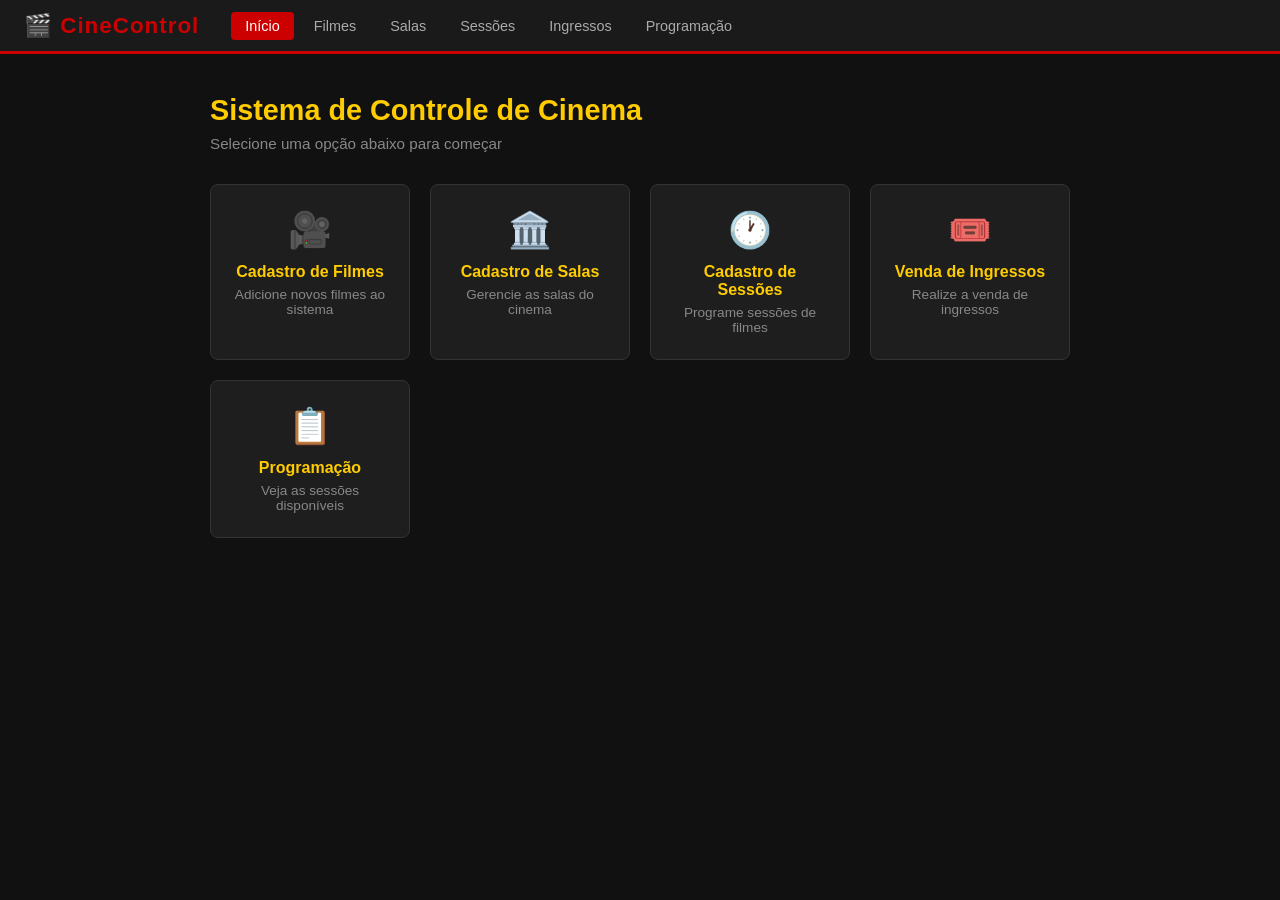
==== index.html @ 47a45aa9 "Initial commit: Projeto Cinema POO3" ====
<!DOCTYPE html>
<html lang="pt-BR">
<head>
  <meta charset="UTF-8">
  <title>CineControl - Sistema de Cinema</title>
  <link rel="stylesheet" href="style.css">
</head>
<body>
  <nav class="navbar">
    <div class="nav-brand">🎬 CineControl</div>
    <ul class="nav-links">
      <li><a href="index.html" class="active">Início</a></li>
      <li><a href="cadastro-filmes.html">Filmes</a></li>
      <li><a href="cadastro-salas.html">Salas</a></li>
      <li><a href="cadastro-sessoes.html">Sessões</a></li>
      <li><a href="venda-ingressos.html">Ingressos</a></li>
      <li><a href="sessoes.html">Programação</a></li>
    </ul>
  </nav>

  <main class="container">
    <h1 class="page-title">Sistema de Controle de Cinema</h1>
    <p class="page-subtitle">Selecione uma opção abaixo para começar</p>

    <div class="menu-grid">
      <a href="cadastro-filmes.html" class="menu-card">
        <span class="menu-icon">🎥</span>
        <h2>Cadastro de Filmes</h2>
        <p>Adicione novos filmes ao sistema</p>
      </a>
      <a href="cadastro-salas.html" class="menu-card">
        <span class="menu-icon">🏛️</span>
        <h2>Cadastro de Salas</h2>
        <p>Gerencie as salas do cinema</p>
      </a>
      <a href="cadastro-sessoes.html" class="menu-card">
        <span class="menu-icon">🕐</span>
        <h2>Cadastro de Sessões</h2>
        <p>Programe sessões de filmes</p>
      </a>
      <a href="venda-ingressos.html" class="menu-card">
        <span class="menu-icon">🎟️</span>
        <h2>Venda de Ingressos</h2>
        <p>Realize a venda de ingressos</p>
      </a>
      <a href="sessoes.html" class="menu-card">
        <span class="menu-icon">📋</span>
        <h2>Programação</h2>
        <p>Veja as sessões disponíveis</p>
      </a>
    </div>
  </main>
</body>
</html>
---- style.css ----
/* ===== RESET & BASE ===== */
* {
  margin: 0;
  padding: 0;
  box-sizing: border-box;
}

body {
  background-color: #111111;
  color: #e0e0e0;
  font-family: 'Segoe UI', Tahoma, Geneva, Verdana, sans-serif;
  min-height: 100vh;
}

/* ===== NAVBAR ===== */
.navbar {
  background-color: #1a1a1a;
  border-bottom: 3px solid #cc0000;
  padding: 12px 24px;
  display: flex;
  align-items: center;
  gap: 32px;
  flex-wrap: wrap;
  position: sticky;
  top: 0;
  z-index: 100;
}

.nav-brand {
  color: #cc0000;
  font-size: 1.4rem;
  font-weight: bold;
  letter-spacing: 1px;
  white-space: nowrap;
}

.nav-links {
  list-style: none;
  display: flex;
  flex-wrap: wrap;
  gap: 6px;
}

.nav-links a {
  color: #aaaaaa;
  text-decoration: none;
  padding: 6px 14px;
  border-radius: 4px;
  font-size: 0.9rem;
  transition: background 0.2s, color 0.2s;
}

.nav-links a:hover,
.nav-links a.active {
  background-color: #cc0000;
  color: #ffffff;
}

/* ===== CONTAINER ===== */
.container {
  max-width: 900px;
  margin: 40px auto;
  padding: 0 20px;
}

/* ===== PAGE TITLE ===== */
.page-title {
  color: #ffcc00;
  font-size: 1.8rem;
  margin-bottom: 8px;
}

.page-subtitle {
  color: #888;
  margin-bottom: 32px;
  font-size: 0.95rem;
}

/* ===== MENU GRID (index) ===== */
.menu-grid {
  display: grid;
  grid-template-columns: repeat(auto-fit, minmax(200px, 1fr));
  gap: 20px;
}

.menu-card {
  background-color: #1e1e1e;
  border: 1px solid #333;
  border-radius: 8px;
  padding: 24px 20px;
  text-decoration: none;
  color: #e0e0e0;
  text-align: center;
  transition: border-color 0.2s, background 0.2s;
  display: block;
}

.menu-card:hover {
  border-color: #cc0000;
  background-color: #252525;
}

.menu-icon {
  font-size: 2.2rem;
  display: block;
  margin-bottom: 12px;
}

.menu-card h2 {
  font-size: 1rem;
  color: #ffcc00;
  margin-bottom: 6px;
}

.menu-card p {
  font-size: 0.85rem;
  color: #888;
}

/* ===== FORM CARD ===== */
.form-card {
  background-color: #1e1e1e;
  border: 1px solid #333;
  border-radius: 8px;
  padding: 30px;
  max-width: 600px;
}

.form-group {
  margin-bottom: 18px;
}

.form-group label {
  display: block;
  margin-bottom: 6px;
  color: #ffcc00;
  font-size: 0.9rem;
  font-weight: 600;
}

.form-group input,
.form-group select,
.form-group textarea {
  width: 100%;
  background-color: #2a2a2a;
  border: 1px solid #444;
  border-radius: 4px;
  color: #e0e0e0;
  padding: 10px 12px;
  font-size: 0.95rem;
  outline: none;
  transition: border-color 0.2s;
}

.form-group input:focus,
.form-group select:focus,
.form-group textarea:focus {
  border-color: #cc0000;
}

.form-group textarea {
  resize: vertical;
  min-height: 80px;
}

.form-group select option {
  background-color: #2a2a2a;
}

/* ===== BUTTONS ===== */
.btn-primary {
  background-color: #cc0000;
  color: #ffffff;
  border: none;
  padding: 12px 28px;
  border-radius: 4px;
  font-size: 1rem;
  cursor: pointer;
  font-weight: 600;
  transition: background 0.2s;
}

.btn-primary:hover {
  background-color: #aa0000;
}

.btn-secondary {
  background-color: #333;
  color: #e0e0e0;
  border: none;
  padding: 8px 18px;
  border-radius: 4px;
  font-size: 0.9rem;
  cursor: pointer;
  text-decoration: none;
  display: inline-block;
  transition: background 0.2s;
}

.btn-secondary:hover {
  background-color: #444;
}

/* ===== ALERT / TOAST ===== */
.alert {
  padding: 12px 16px;
  border-radius: 4px;
  margin-bottom: 20px;
  font-size: 0.9rem;
}

.alert-success {
  background-color: #1a3a1a;
  border: 1px solid #2e7d32;
  color: #81c784;
}

.alert-error {
  background-color: #3a1a1a;
  border: 1px solid #cc0000;
  color: #ef9a9a;
}

.hidden {
  display: none;
}

/* ===== TABLE ===== */
.table-wrapper {
  overflow-x: auto;
  margin-top: 20px;
}

table {
  width: 100%;
  border-collapse: collapse;
  font-size: 0.9rem;
}

th {
  background-color: #cc0000;
  color: #fff;
  padding: 12px 14px;
  text-align: left;
}

td {
  padding: 10px 14px;
  border-bottom: 1px solid #2a2a2a;
  color: #d0d0d0;
}

tr:hover td {
  background-color: #1e1e1e;
}

/* ===== BADGE ===== */
.badge {
  background-color: #333;
  color: #ffcc00;
  padding: 3px 8px;
  border-radius: 3px;
  font-size: 0.8rem;
}

/* ===== EMPTY STATE ===== */
.empty-state {
  text-align: center;
  padding: 40px;
  color: #555;
}

.empty-state p {
  font-size: 1rem;
}
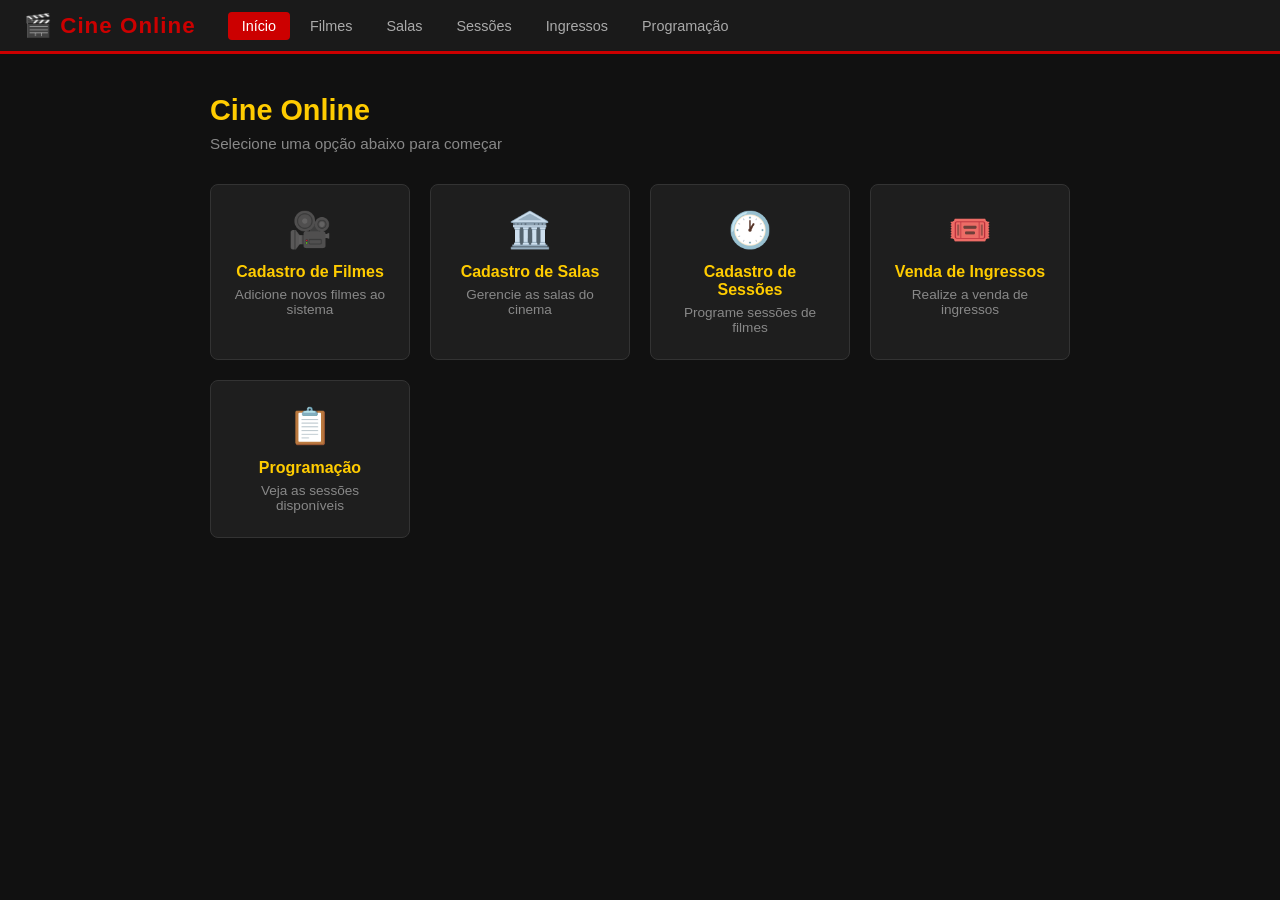
==== commit 6a564e5f: "Atualização do projeto Cine Online com Bootstrap" ====
--- a/index.html
+++ b/index.html
@@ -2,12 +2,12 @@
 <html lang="pt-BR">
 <head>
   <meta charset="UTF-8">
-  <title>CineControl - Sistema de Cinema</title>
+  <title>Cine Online</title>
   <link rel="stylesheet" href="style.css">
 </head>
 <body>
   <nav class="navbar">
-    <div class="nav-brand">🎬 CineControl</div>
+    <div class="nav-brand">🎬 Cine Online</div>
     <ul class="nav-links">
       <li><a href="index.html" class="active">Início</a></li>
       <li><a href="cadastro-filmes.html">Filmes</a></li>
@@ -19,7 +19,7 @@
   </nav>
 
   <main class="container">
-    <h1 class="page-title">Sistema de Controle de Cinema</h1>
+    <h1 class="page-title">Cine Online</h1>
     <p class="page-subtitle">Selecione uma opção abaixo para começar</p>
 
     <div class="menu-grid">
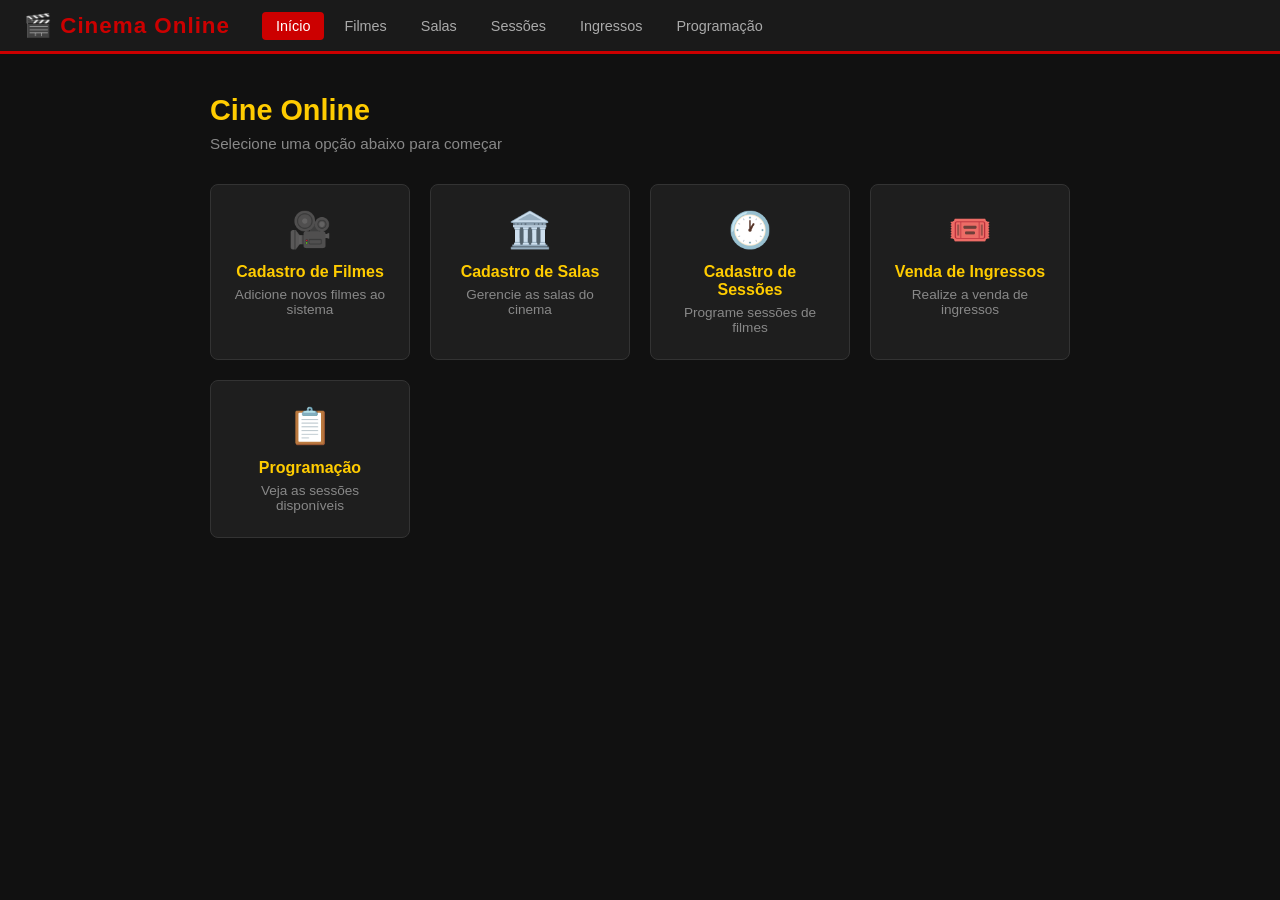
==== commit 34cb5f9a: "Atualização completa do projeto Cinema Online com CRUD completo" ====
--- a/index.html
+++ b/index.html
@@ -2,12 +2,12 @@
 <html lang="pt-BR">
 <head>
   <meta charset="UTF-8">
-  <title>Cine Online</title>
+  <title>Cinema Online</title>
   <link rel="stylesheet" href="style.css">
 </head>
 <body>
   <nav class="navbar">
-    <div class="nav-brand">🎬 Cine Online</div>
+    <div class="nav-brand">🎬 Cinema Online</div>
     <ul class="nav-links">
       <li><a href="index.html" class="active">Início</a></li>
       <li><a href="cadastro-filmes.html">Filmes</a></li>
--- a/style.css
+++ b/style.css
@@ -201,6 +201,37 @@
   background-color: #444;
 }
 
+.btn-edit {
+  background-color: #007bff;
+  color: #ffffff;
+  border: none;
+  padding: 6px 12px;
+  border-radius: 4px;
+  font-size: 0.8rem;
+  cursor: pointer;
+  margin-right: 5px;
+  transition: background 0.2s;
+}
+
+.btn-edit:hover {
+  background-color: #0056b3;
+}
+
+.btn-delete {
+  background-color: #dc3545;
+  color: #ffffff;
+  border: none;
+  padding: 6px 12px;
+  border-radius: 4px;
+  font-size: 0.8rem;
+  cursor: pointer;
+  transition: background 0.2s;
+}
+
+.btn-delete:hover {
+  background-color: #c82333;
+}
+
 /* ===== ALERT / TOAST ===== */
 .alert {
   padding: 12px 16px;
